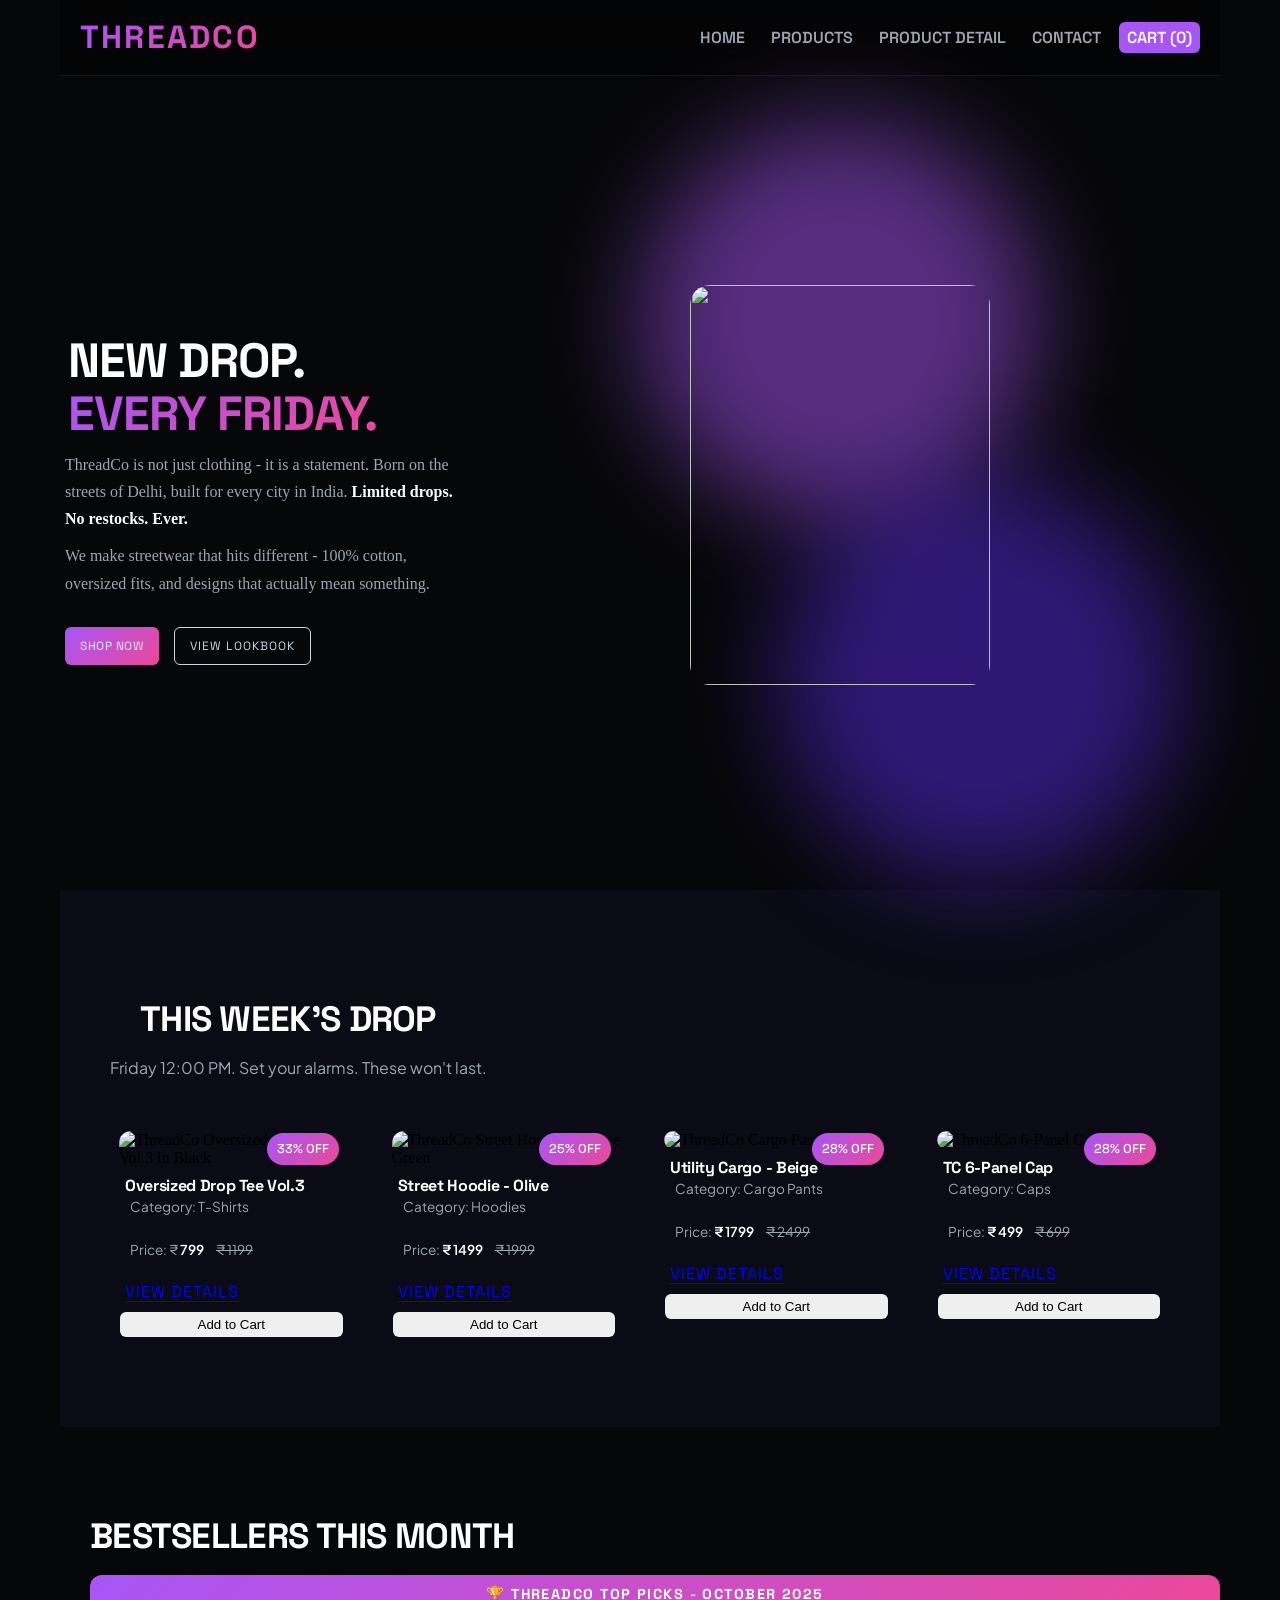
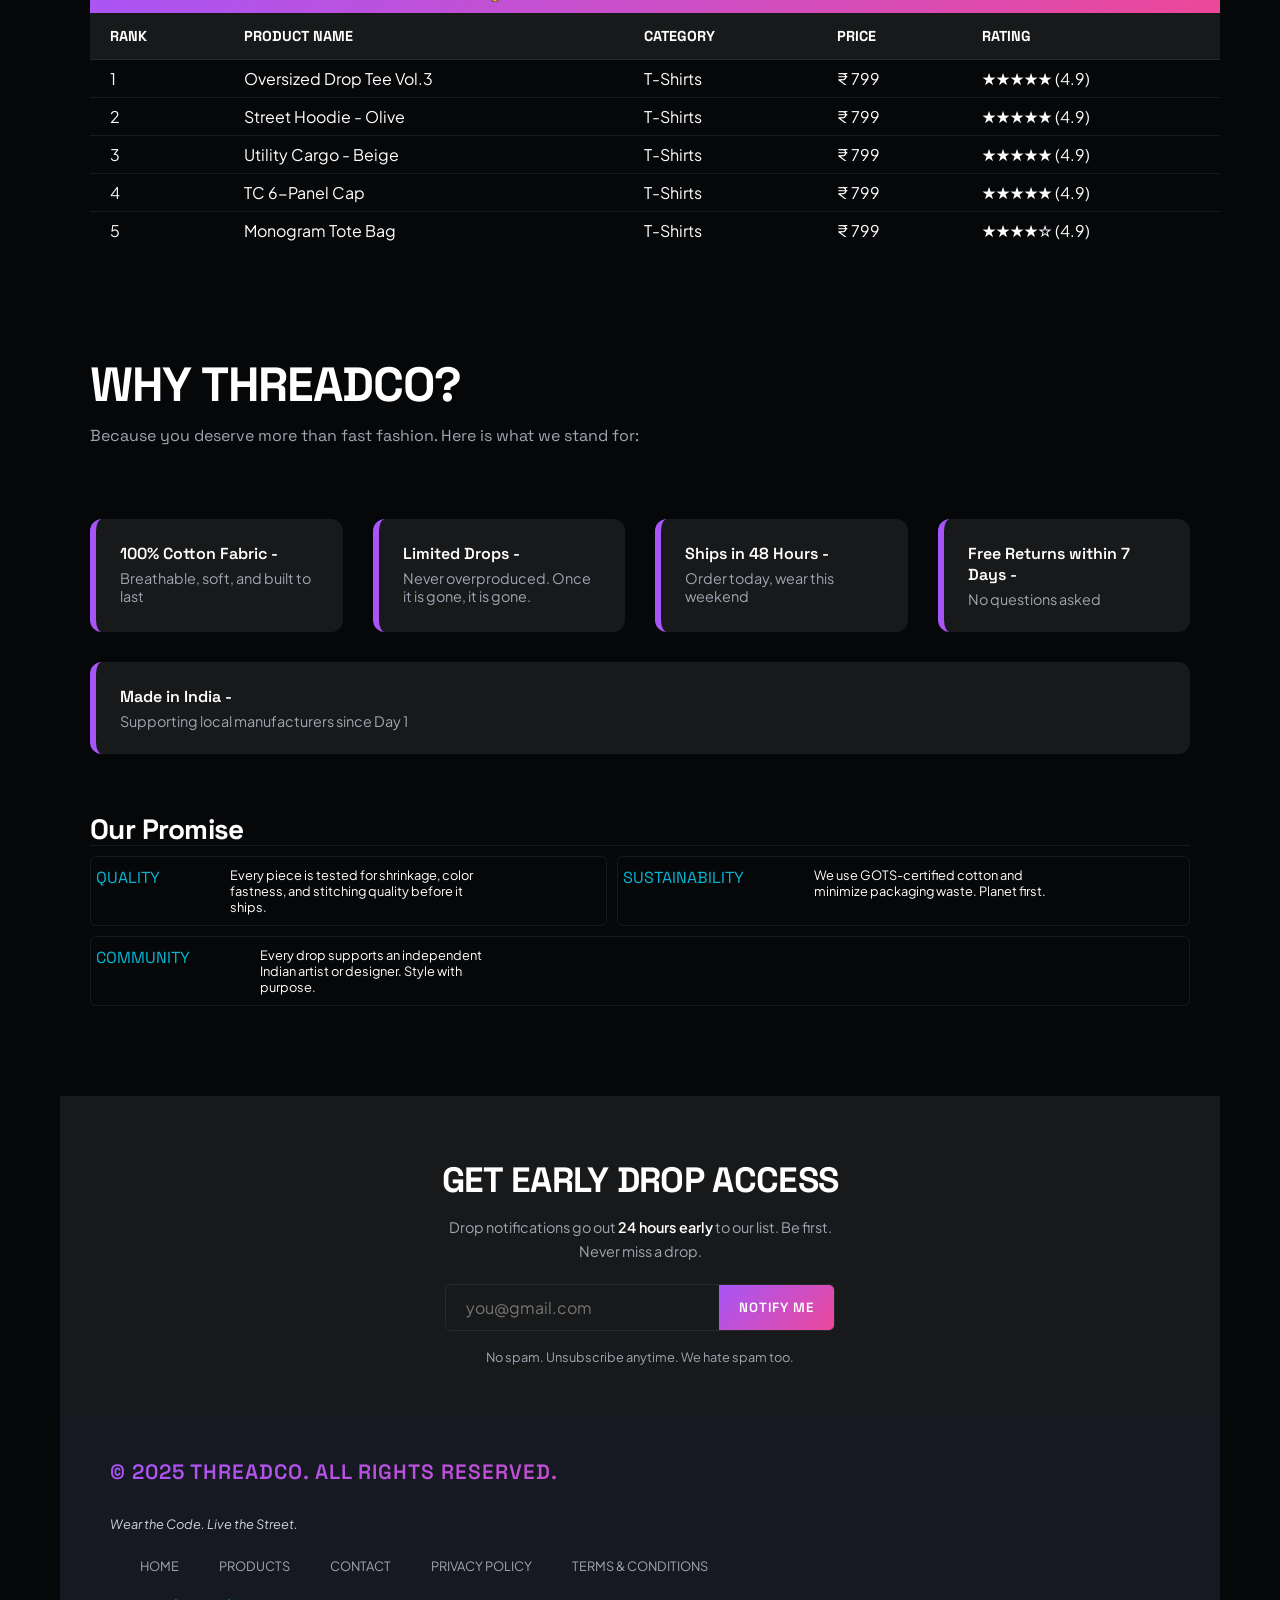
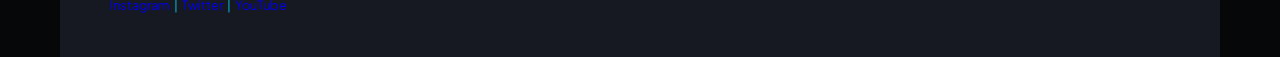
==== index.html @ 4241109a "Add files via upload" ====
<!DOCTYPE html>
<html lang="en">

<head>
    <meta charset="UTF-8">
    <meta name="viewport" content="width=device-width, initial-scale=1.0">
    <title>ThreadCo - Wear the Code. Live the Street.</title>
    <link rel="stylesheet" href="style.css">
</head>

<body>

    <header>
        <h1>ThreadCo</h1>
        <nav>
            <ul>
                <li><a href="index.html">Home</a></li>
                <li><a href="products.html">Products</a></li>
                <li><a href="product.html">Product Detail</a></li>
                <li><a href="contact.html">Contact</a></li>
                <li><a id="cart" href="#">Cart (0)</a></li>
            </ul>
        </nav>
    </header>

    <main>
        <section id="hero">
            <div class="left-hero">
                <h2>New Drop. <br> <span id="gradient-text">Every Friday.</span></h2>
                <p>ThreadCo is not just clothing - it is a statement. Born on the streets of Delhi, built for every city
                    in
                    India. <strong>Limited drops. No restocks. Ever.</strong></p>
                <p>We make streetwear that hits different - 100% cotton, oversized fits, and designs that actually mean
                    something.</p>
                <div id="cta">
                    <a href="products.html" class="btn1">Shop Now</a>
                    <a href="products.html" class="btn2">View Lookbook</a>
                </div>
            </div>
            <div class="right-hero">
                <div class="glow" id="cir1"></div>
                <div class="glow" id="cir2"></div>
                <img src="images/product 1.jpg" alt="">
            </div>
        </section>


        <section id="week-drop">
            <h2>This Week's Drop</h2>
            <p>Friday 12:00 PM. Set your alarms. These won't last.</p>
        <div class="cards">    
            <article>
                <figure>
                    <img src="images/product 1.jpg" alt="ThreadCo Oversized Drop Tee Vol.3 in Black">
                    <figcaption>Oversized Drop Tee Vol.3</figcaption>
                </figure>

                <h3>Oversized Drop Tee Vol.3</h3>
                <p>Category: T-Shirts</p>
                <p>Price: &#8377; <strong>799</strong> <s>&#8377; 1199</s> </p>
                <p>33% OFF</p>

                <a href="product.html">View Details</a>
                <button type="button">Add to Cart</button>

            </article>

            <article>
                <figure>
                    <img src="images/product 2.jpg" alt="ThreadCo Street Hoodie in Olive Green">
                    <figcaption>Street Hoodie - Olive</figcaption>
                </figure>

                <h3>Street Hoodie - Olive</h3>
                <p>Category: <span>Hoodies</span></p>
                <p>Price: <strong>&#8377; 1499</strong> <s>&#8377; 1999</s></p>
                <p>25% OFF</p>
                <a href="product.html">View Details</a>
                <button type="button">Add to Cart</button>
            </article>

            <article>
                <figure>
                    <img src="images/product 3.jpg" alt="ThreadCo Cargo Pants in Beige">
                    <figcaption>Utility Cargo - Beige</figcaption>
                </figure>
                <h3>Utility Cargo - Beige</h3>
                <p>Category: <span>Cargo Pants</span></p>
                <p>Price: <strong>&#8377; 1799</strong> <s>&#8377; 2499</s></p>
                <p>28% OFF</p>
                <a href="product.html">View Details</a>
                <button type="button">Add to Cart</button>

            </article>

            <article>
                <figure>
                    <img src="images/product 4.jpg" alt="ThreadCo 6-Panel Cap in Black">
                    <figcaption>TC 6-Panel Cap</figcaption>
                </figure>
                <h3>TC 6-Panel Cap</h3>
                <p>Category: <span>Caps</span></p>
                <p>Price: <strong>&#8377; 499</strong> <s>&#8377; 699</s></p>
                <p>28% OFF</p>
                <a href="product.html">View Details</a>
                <button type="button">Add to Cart</button>
            </article>
        </section>
    </div>    

        <section id="best">
            <h2>Bestsellers This Month</h2>
            <table>
                <tr>
                    <th colspan="5">&#127942; ThreadCo Top Picks - October 2025</th>
                </tr>
                <tr>
                    <th>Rank</th>
                    <th>Product Name</th>
                    <th>Category</th>
                    <th>Price</th>
                    <th>Rating</th>
                </tr>
                <tr>
                    <td>1</td>
                    <td>Oversized Drop Tee Vol.3</td>
                    <td>T-Shirts</td>
                    <td>&#8377; 799</td>
                    <td>&#9733;&#9733;&#9733;&#9733;&#9733; (4.9)</td>
                </tr>
                <tr>
                    <td>2</td>
                    <td>Street Hoodie - Olive</td>
                    <td>T-Shirts</td>
                    <td>&#8377; 799</td>
                    <td>&#9733;&#9733;&#9733;&#9733;&#9733; (4.9)</td>
                </tr>
                <tr>
                    <td>3</td>
                    <td>Utility Cargo - Beige</td>
                    <td>T-Shirts</td>
                    <td>&#8377; 799</td>
                    <td>&#9733;&#9733;&#9733;&#9733;&#9733; (4.9)</td>
                </tr>
                <tr>
                    <td>4</td>
                    <td>TC 6-Panel Cap</td>
                    <td>T-Shirts</td>
                    <td>&#8377; 799</td>
                    <td>&#9733;&#9733;&#9733;&#9733;&#9733; (4.9)</td>
                </tr>
                <tr>
                    <td>5</td>
                    <td>Monogram Tote Bag</td>
                    <td>T-Shirts</td>
                    <td>&#8377; 799</td>
                    <td>&#9733;&#9733;&#9733;&#9733;&#9734; (4.9)</td>
                </tr>
            </table>
        </section>


        <section id="quality">

            <h2>Why ThreadCo?</h2>
            <p>Because you deserve more than fast fashion. Here is what we stand for:</p>
            <ul>
                <li><strong>100% Cotton Fabric - </strong> Breathable, soft, and built to last</li>
                <li><strong>Limited Drops -</strong> Never overproduced. Once it is gone, it is gone.</li>
                <li><strong>Ships in 48 Hours -</strong> Order today, wear this weekend</li>
                <li><strong>Free Returns within 7 Days -</strong> No questions asked</li>
                <li><strong>Made in India -</strong> Supporting local manufacturers since Day 1</li>
            </ul>

            <h3>Our Promise</h3>

            <dl>
                <div>
                <dt>Quality</dt>
                <dd>Every piece is tested for shrinkage, color fastness, and stitching quality before it ships.</dd>
                </div>

                <div>
                <dt>Sustainability</dt>
                <dd>We use GOTS-certified cotton and minimize packaging waste. Planet first.</dd>
                </div>

                <div>
                <dt>Community</dt>
                <dd>Every drop supports an independent Indian artist or designer. Style with purpose.</dd>
                </div>
            </dl>
        </section>


        <section id="contact">
            <h2>Get Early Drop Access</h2>
            <p>Drop notifications go out <strong>24 hours early</strong> to our list. Be first. Never miss a drop.</p>
            <form action="">
                <label for="email">Your Email:</label>
                <input type="email" id="email" name="email" placeholder="you@gmail.com" required>
                <button type="submit">Notify Me</button>
            </form>
            <br>
            <small>No spam. Unsubscribe anytime. We hate spam too.</small>
        </section>
    </main>


    <footer>
        <p>&copy; 2025 ThreadCo. All rights reserved.</p>
        <p><em>Wear the Code. Live the Street.</em></p>
        <nav>
            <ul>
                <li><a href="index.html">Home</a></li>
                <li><a href="products.html">Products</a></li>
                <li><a href="contact.html">Contact</a></li>
                <li><a href="#">Privacy Policy</a></li>
                <li><a href="#">Terms &amp; Conditions</a></li>
            </ul>
        </nav>

        <p id="link">
            <a href="https://instagram.com" target="_blank">Instagram</a>
            &nbsp;|&nbsp;
            <a href="https://twitter.com" target="_blank">Twitter</a>
            &nbsp;|&nbsp;
            <a href="https://youtube.com" target="_blank">YouTube</a>
        </p>
    </footer>

</body>

</html>
---- style.css ----
@import url('https://fonts.googleapis.com/css2?family=Plus+Jakarta+Sans:wght@300;400;500;600;700;800&family=Space+Grotesk:wght@400;500;600;700;800&display=swap');

*{
    padding: 0;
    margin: 0;
    box-sizing: border-box;
}

:root {
 /* Brand Theme Colors */
 --color-primary:        #a855f7;
 --color-primary-glow:   rgba(168, 85, 247, 0.25);
 --color-secondary:      #ec4899;
 --color-secondary-glow: rgba(236, 72, 153, 0.25);
 --color-accent:         #06b6d4;


 /* Base & Layout Backgrounds */
 --color-bg-base:        #060709;
 --color-bg-section:     #0c0d14;
 --color-bg-footer:      #161922;
 --color-surface:        #11131a;
 --color-surface-muted:  #1e212f;


 /* Borders */
 --color-border:         rgba(255, 255, 255, 0.07);


 /* Typography Text Colors */
 --white:                #ffffff;
 --color-text-body:      #cbd5e1;
 --color-text-muted:     #9fa6b2;
  --font-display: 'Space Grotesk', sans-serif;
 --font-body:    'Plus Jakarta Sans', sans-serif;
 --radius-sm:  6px;
 --radius-md:  12px;
 --radius-lg:  20px;
 --shadow-sm:  0 4px 12px rgba(0,0,0,0.5);
 --shadow-md:  0 12px 36px rgba(0,0,0,0.7);
 --shadow-lg:  0 24px 64px rgba(0,0,0,0.9);
  --gradient-accent: linear-gradient(135deg, var(--color-primary) 0%, var(--color-secondary) 100%);
 --gradient-secondary: linear-gradient(135deg, var(--color-accent) 0%, #3b82f6 100%);
}

h1, h2, h3, h4, h5, h6 {
 font-family: var(--font-display);
 font-weight: 700;
 line-height: 1.1;
 letter-spacing: -0.02em;
 color: var(--white);
}


h1 { font-size: clamp(2.4rem, 6vw, 5rem); }
h2 { font-size: clamp(1.8rem, 4vw, 3rem); }
h3 { font-size: clamp(1.2rem, 2.5vw, 1.75rem); }
h4 { font-size: 1.125rem; font-weight: 600; }
p  { font-size: 1rem; line-height: 1.7; color: var(--color-text-muted); }


small { font-size: 0.8rem; color: var(--color-text-muted); }
strong { color: var(--white); font-weight: 600; }
em { color: var(--color-text-body); }

body{
    background-color: var(--color-bg-base);
    padding: 0 60px;
}

header{
    position: fixed;
    background-color: rgba(4,4,4,0.604);
    backdrop-filter: blur(30px);
    border-bottom: 1px solid var(--color-border);
    display: flex;
    left: 60px;
    right: 60px; 
    justify-content: space-between;
    align-items: center;
    padding: 20px 20px;
}

a{
    text-decoration: none;
}

ul{
    list-style: none;
}

header nav ul{
    display: flex;
    gap: 10px;
}

header h1{
    font-size: 2rem;
    text-transform: uppercase;
    letter-spacing: 0.07em;
    background: var(--gradient-accent);
    background-clip: text;
    color: transparent;
    position: relative;
}

header nav a{
    font-family: var(--font-display);
    color: var(--color-text-muted);
    padding: 5px 8px;
    text-transform: uppercase;
    font-weight: 600;
    white-space: nowrap;
}

header nav a:hover{
    background-color: rgba(32,11,31,0.605);
    border-radius: var(--radius-sm);
    color: var(--white);
}

#cart{
    background-color: var(--color-primary);
    border-radius: var(--radius-sm);
    color: var(--white);
}
#cart:hover{
    background-color: var(--color-secondary);
    border-radius: var(--radius-sm);
    color: var(--white);
}

main{
    padding-top: 80px;
}

#hero{
    display: flex;
    height: 90vh;
    justify-content: space-between;
    align-items: center;
}

.left-hero{
    display: flex;
    flex-direction: column;
    gap: 10px;
    max-width: 420px;
    padding-left: 5px;
}

.left-hero h2{
    font-size: 3rem;
    text-transform: uppercase;
    padding-left: 3px;
}

#gradient-text{
    background: var(--gradient-accent);
    background-clip: text;
    color: transparent;
}

#hero p{
    font-size: 1rem;
}

#cta{
    padding-top: 20px;
    display: flex;
    gap: 15px;
}

#cta a{
    padding: 10px 15px;
}

.btn1{
    background: var(--gradient-accent);
    color: var(--color-text-body);
    font-size: 12px;
    text-transform: uppercase;
    border-radius: var(--radius-sm);
    font-family: var(--font-display);
    font-weight: 500;
    letter-spacing: 0.5px;
    display: flex;
    justify-content: center;
    align-items: center;
}

.btn1:hover{
    box-shadow: 0 5px 20px var(--color-secondary-glow);
}

.btn2:hover{
    background-color: rgba(255, 255, 255, 0.07);
    border-color: var(--white);
}

.btn2{
    color: var(--color-text-body);
    font-size: 12px;
    text-transform: uppercase;
    border: 1px solid var(--color-text-body);
    border-radius: var(--radius-sm);
    font-family: var(--font-display);
    letter-spacing: 1px;
    display: flex;
    justify-content: center;
    align-items: center;
}

.right-hero{
    display: flex;
    justify-content: center;
    align-items: center;
    margin: 230px;
}

.right-hero img{
    height: 400px;
    width: 300px;
    border-radius: var(--radius-lg);
    position: relative;
}

.right-hero img:hover{
    box-shadow: var(--shadow-lg);
    border: 1px solid black;
}

.glow{
    width:400px;
    height: 400px;
    position: absolute;
    border-radius: 50%;
    filter: blur(50px);
    opacity: 0.5;
}

#cir1{
    background-color: var(--color-primary);
    left: 50%;
    top:120px;
}

#cir2{
    background-color: rgb(89, 43, 226);
    right: 100px;
    bottom: 20px;
}

#week-drop{
    background-color: #0A0B14;
    padding: 80px 50px;
}

#week-drop > p{
    margin: 15px 0;
    font-family: var(--font-body);
}

#week-drop > h2{
    text-transform: uppercase;
}

.cards{
    display: flex;
    flex-wrap: wrap;
    gap: 30px;
    margin-top: 40px;;
}

.cards article{
    flex: 1 1 240px;
    max-width: 280px;
    position: relative;
    flex-direction: column;
    display: flex;
}

.cards article img{
    height: 380px;
    width: 260px;
    border-radius: var(--radius-md);
    margin-left: 9px;
    margin-top: 10px;
}

figcaption{
    display: none;
}

.cards article h3{
    padding: 10px 15px 0;
    font-size: 1rem;
}

.cards article p:first-of-type{
    padding: 0 20px;
    font-family: var(--font-body);
    font-size: 0.85rem;
}

.cards article p:nth-of-type(2){
    padding: 20px 20px;
    font-family: var(--font-body);
    font-size: 0.85rem;
}

.cards article p:nth-of-type(2) s{
    padding-left: 10px;
}

.cards article p:nth-of-type(3){
    position: absolute;
    top: 12px;
    right: 14px;
    border-radius: var(--radius-lg);
    padding: 5px 10px;
    background: var(--gradient-accent);
    color: var(--white);
    font-weight: 500;
    font-family: var(--font-display);
    font-size: 0.8rem;
}

article > a{
    color: blue;
    text-transform: uppercase;
    text-decoration: underline;
    padding: 0 15px;
    font-family: var(--font-display);
    text-underline-offset: 4px;
    letter-spacing: 1px;
}

article > a:hover{
    color: var(--color-secondary);
}

article > button{
    margin: 10px 10px;
    padding: 5px 0;
    border-radius: var(--radius-sm);
    border: none;
}

article > button:hover{
    color: var(--white);
    background-color: var(--color-primary);
    cursor: pointer;
}

article:hover{
    border: 1px solid var(--color-primary);
    box-shadow: 0 10px 10px var(--color-primary-glow);
    border-radius: var(--radius-lg);
}

#best{
    margin-top: 60px;
    margin-right: 30px;
}

section h2{
    text-transform: uppercase;
    font-size: 2.2rem;
    padding: 30px 30px 0;
}

table{
    width: 100%;
    color: white;
    margin: 20px 30px;
    border-collapse: collapse;
    border-radius: var(--radius-md);
    overflow: hidden;
}

th[colspan="5"] {
    background: var(--gradient-accent);
    padding: 10px 0;
    color: var(--white);
    text-transform: uppercase;
    letter-spacing: 0.1em;
    font-family: var(--font-display);
    text-align: center;
}

table th{
    background-color: rgba(255,255,255,0.07);
    padding: 14px 20px;
    text-align: left;
    font-family: var(--font-display);
    text-transform: uppercase;
    font-size: 0.9rem;
}

td{
    padding: 8px 20px;
    font-family: var(--font-body);
    border-top: 1px solid rgba(255,255,255,0.07);
}

tr:hover{
    background-color:rgba(255,255,255,0.07)
}

tr:hover td:first-child{
    color: var(--color-primary);
}

tr td:nth-child(4){
    white-space: nowrap;
}

#quality{
    margin: 80px 0px;
}

#quality h2{
    font-size: 3rem;
    text-align: left;
}

#quality p{
    padding: 10px 30px;
    font-family: var(--font-display);
}

#quality ul{
    display: flex;
    padding: 10px 30px;
    flex-wrap: wrap;
    color: white;
    gap:30px;
    margin: 50px 0;
}

#quality li{
    border-collapse: collapse;
    flex: 1 1 240px;
    padding: 24px;
    border-radius: var(--radius-md);
    border-left: 6px solid var(--color-primary);
    background-color: rgba(255, 255, 255, 0.07);
}

#quality li:hover{
    border: 1px solid var(--color-text-body);
    border-left: 6px solid var(--color-secondary);
}

#quality li strong{
    display: block;
    padding-bottom: 5px;
    font-family: var(--font-display);
    font-size: 1rem;
}

#quality li{
    font-family: var(--font-body);
    font-size: 0.9rem;
    color: var(--color-text-muted)
}

#quality h3{
    padding: 0 30px;
}

#quality dl{
    border-top: 1px solid rgba(255, 255, 255, 0.07);
    color: white;
    display: flex;
    gap: 10px;
    flex-wrap: wrap;
    padding: 10px 0px;
    margin: 0 30px;
}

#quality div{
    display: flex;
    flex-wrap: wrap;
    flex-grow: 1;
    flex-shrink: 1;
    gap: 70px;
    border: 1px solid rgba(255, 255, 255, 0.07);
    padding:10px 5px;
    border-radius: var(--radius-sm);
}

#quality dt{
    color: var(--color-accent);
    font-family: var(--font-display);
    text-transform: uppercase;
}

#quality dd{
    font-family: var(--font-body);
    font-size: 0.8rem;
    width: 250px;
}

#contact{
    background-color: rgba(255,255,255,0.07);
    display: flex;
    flex-direction: column;
    justify-content: center;
    align-items: center;
    padding: 50px 0;
}

#contact h2{
    padding: 15px 0;
}
#contact p{
    width: 390px;
    text-align: center;
    font-size: 0.9rem;
    margin-bottom: 20px;
    font-family: var(--font-body);
}

#contact form label{
    display: none;
}

#contact form{
    display: flex;
    width: 390px;
    margin: auto;
    border: 1px solid rgba(255, 255, 255, 0.07);
    border-radius: var(--radius-sm);
    overflow: hidden;
}

#contact form input{
    flex: 1;
    background: none;
    border: none;
    outline: hidden;
    color: white;
    font-size: 1em;
    font-family: var(--font-body);
    padding: 12px 20px;
}

#contact form button{
    padding: 12px 20px;
    background: var(--gradient-accent);
    border: none;
    letter-spacing: 1px;
    font-family: var(--font-display);
    text-transform: uppercase;
    font-weight: 600;
    color: var(--white);
}

#contact small{
    font-family: var(--font-body);
}

footer{
    background-color: var(--color-bg-footer);
    padding: 40px 50px;
}

footer p:first-child{
    font-family: var(--font-display);
    text-transform: uppercase;
    font-size: 1.3rem;
    background: var(--gradient-accent);
    background-clip: text;
    color: transparent;
    font-weight: 600;
    padding: 0 0 20px;
    letter-spacing: 1px;
}

footer p em{
    font-family: var(--font-body);
    font-size: 0.8rem;
}

footer nav{
    padding: 20px 20px;
}

footer nav ul{
    display: flex;
    flex-wrap: wrap;
    gap: 20px;
}

footer nav ul li a{
    font-family: var(--font-body);
    color: var(--color-text-muted);
    font-size: 0.8rem;
    text-transform: uppercase;
    padding: 10px 10px;
}

footer nav ul li a:hover{
    border: 1px solid var(--color-text-muted);
    border-radius: var(--radius-md);
}

#link{
    color: var(--color-accent);
    font-family: var(--font-body);
    font-size: 0.8rem;
}

#link a:hover{
    color: var(--color-primary);
}
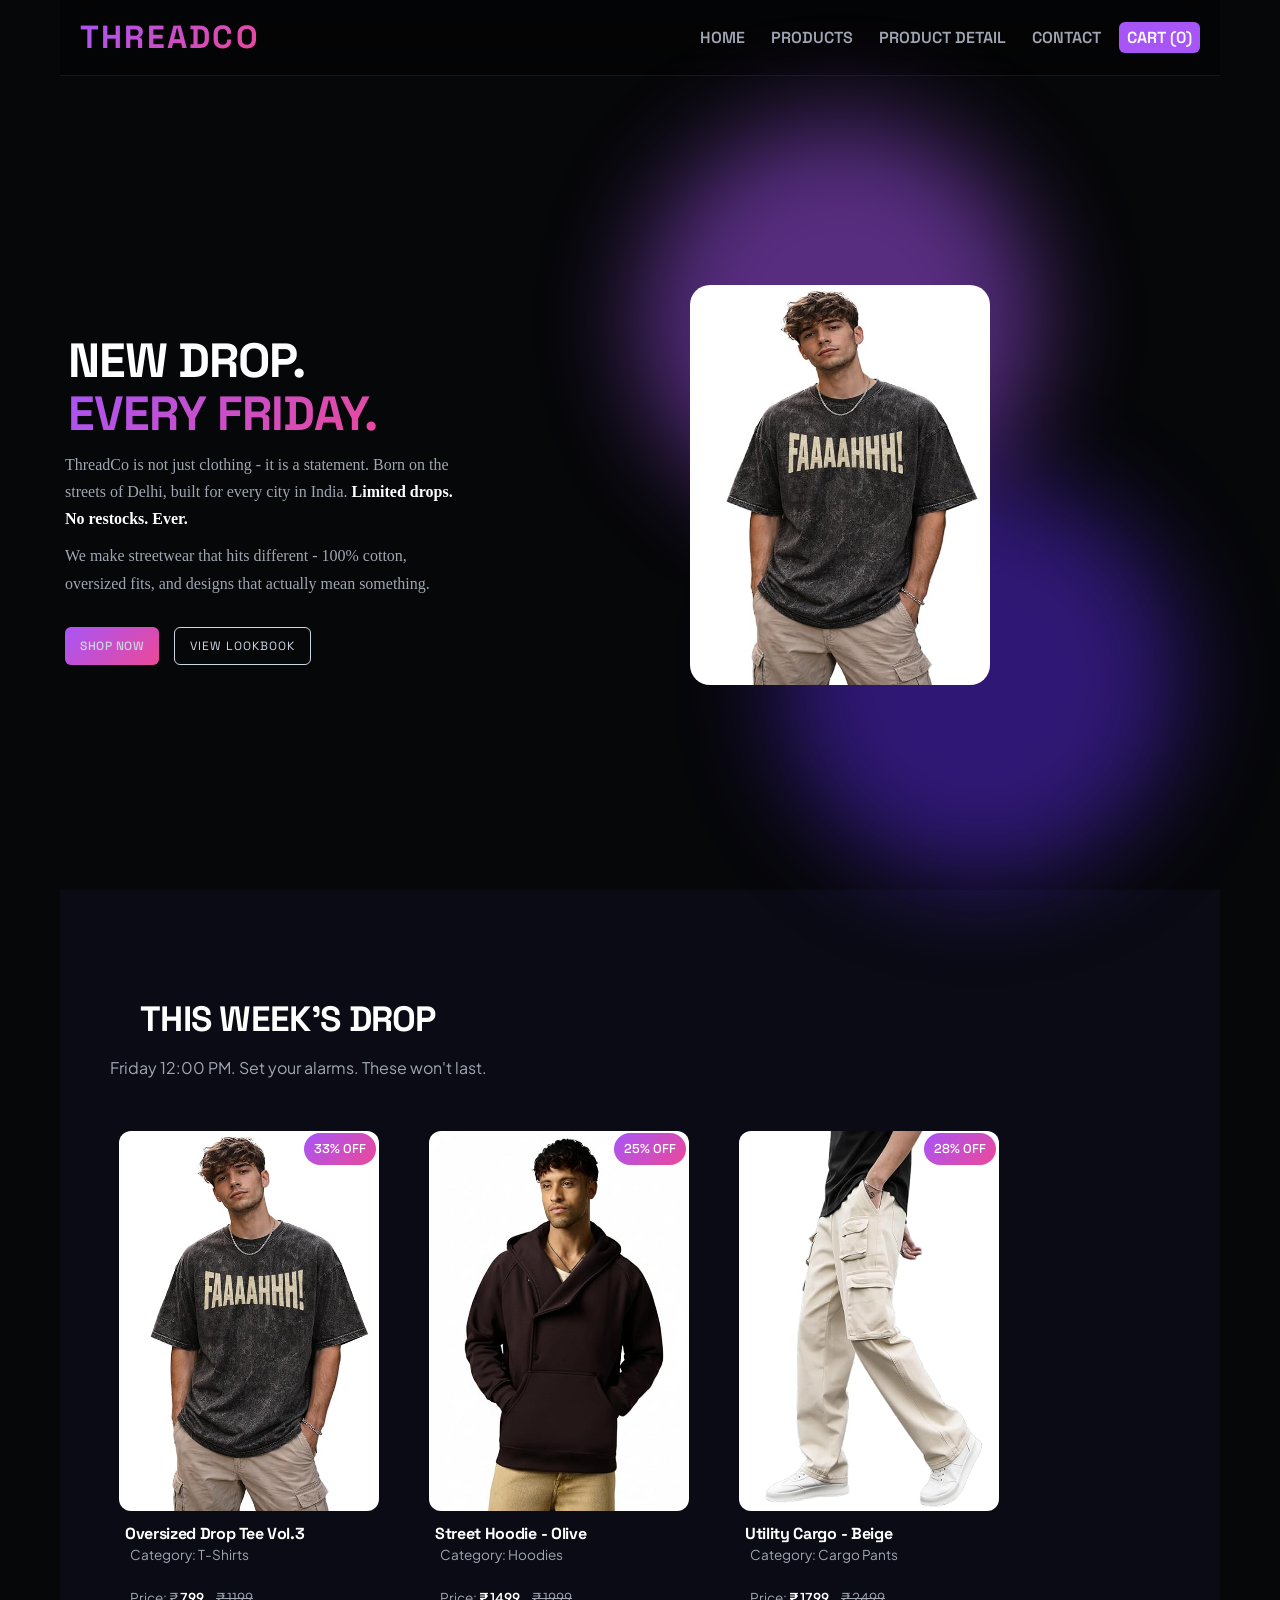
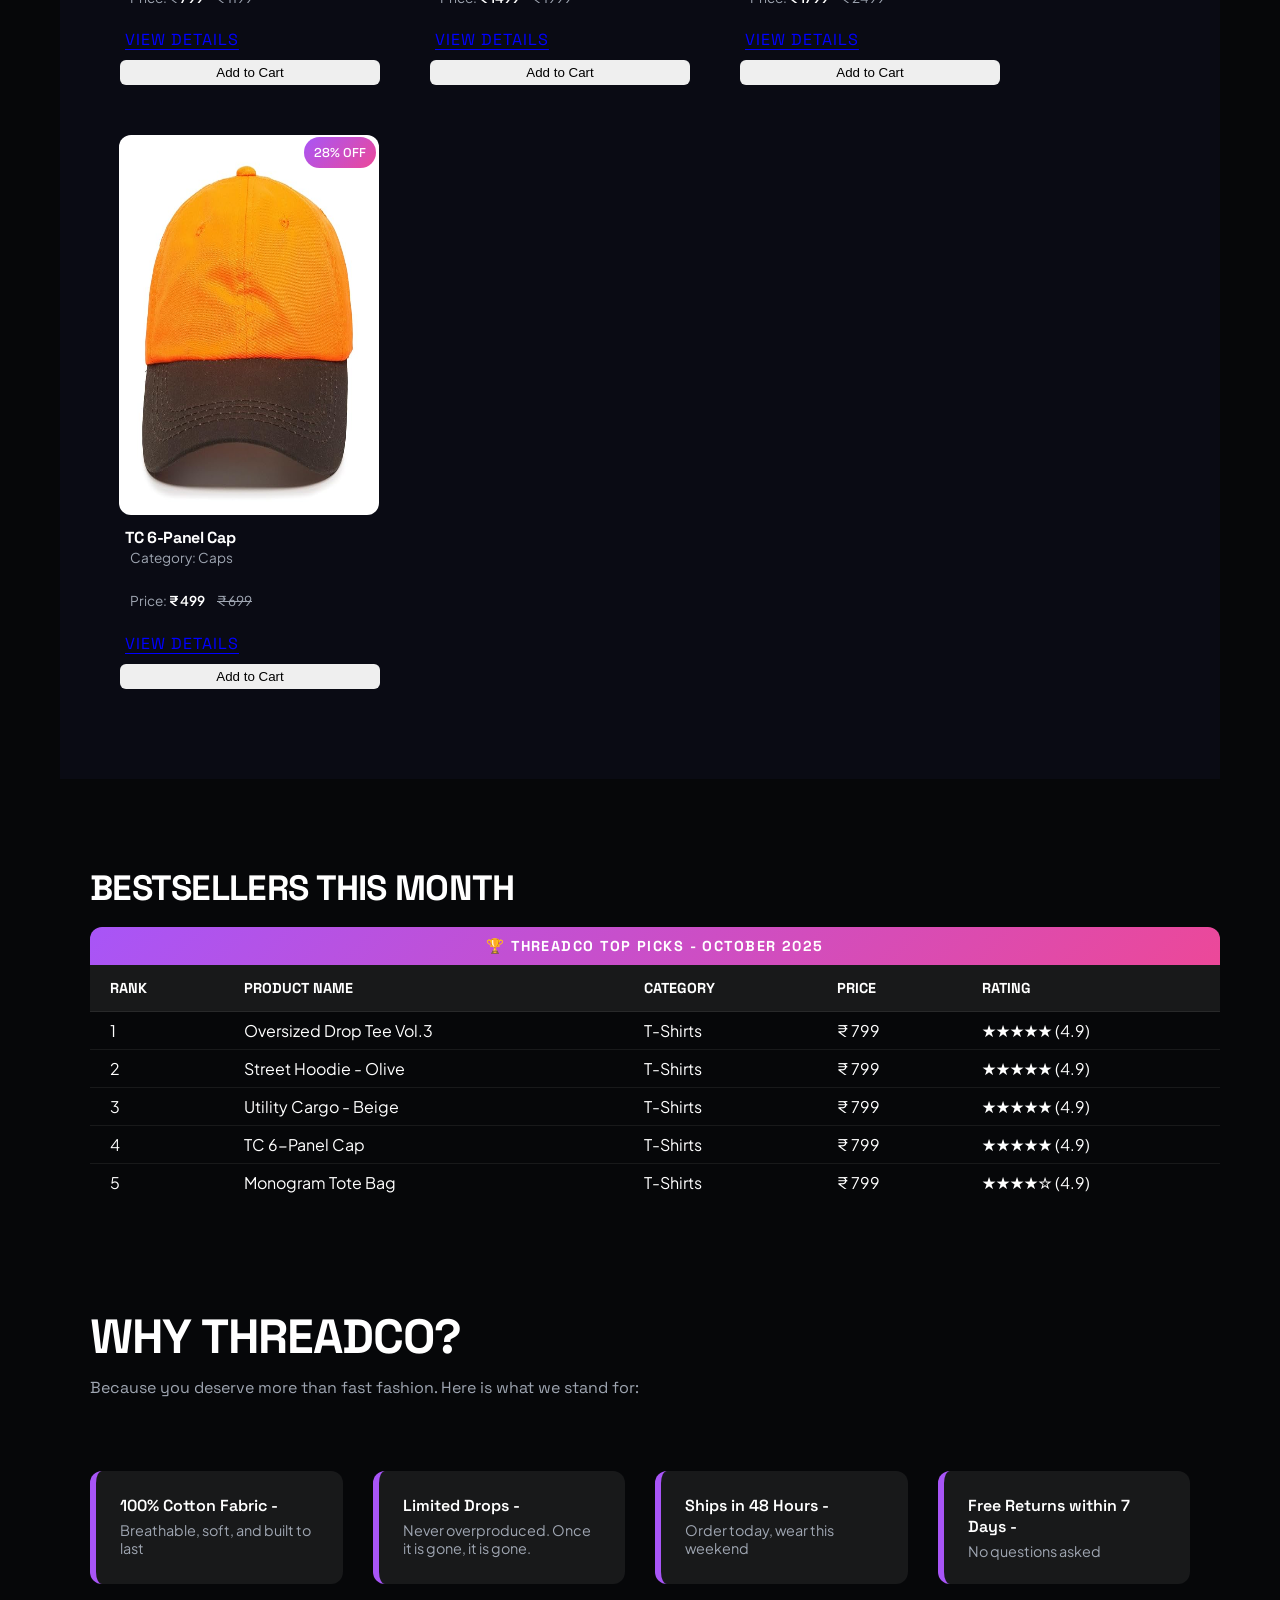
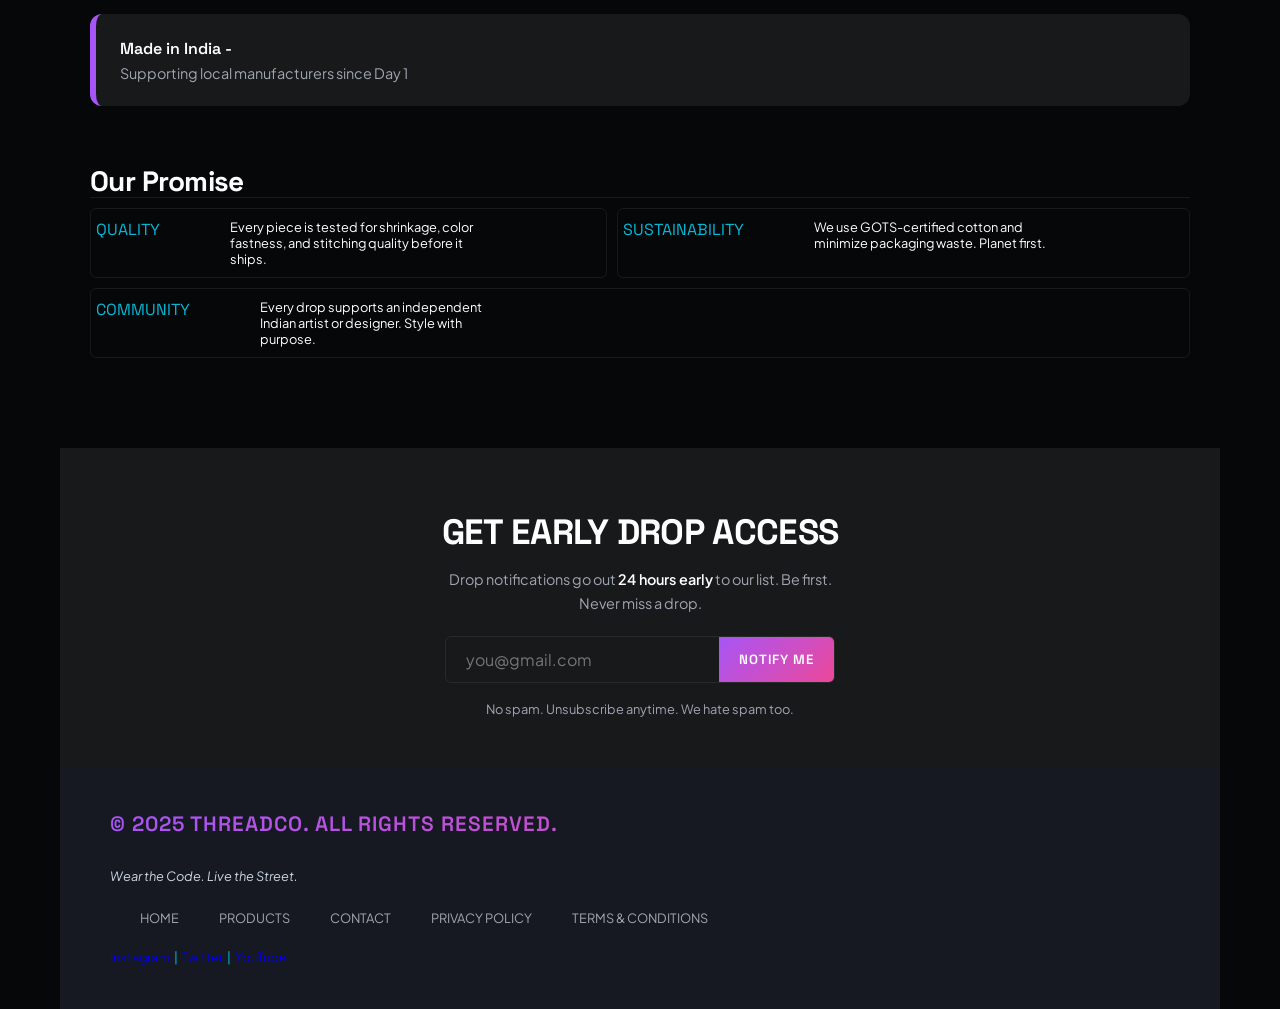
==== commit e09202df: "Update index.html" ====
--- a/index.html
+++ b/index.html
@@ -40,7 +40,7 @@
             <div class="right-hero">
                 <div class="glow" id="cir1"></div>
                 <div class="glow" id="cir2"></div>
-                <img src="images/product 1.jpg" alt="">
+                <img src="Images/product 1.jpg" alt="">
             </div>
         </section>
 
@@ -51,7 +51,7 @@
         <div class="cards">    
             <article>
                 <figure>
-                    <img src="images/product 1.jpg" alt="ThreadCo Oversized Drop Tee Vol.3 in Black">
+                    <img src="Images/product 1.jpg" alt="ThreadCo Oversized Drop Tee Vol.3 in Black">
                     <figcaption>Oversized Drop Tee Vol.3</figcaption>
                 </figure>
 
@@ -67,7 +67,7 @@
 
             <article>
                 <figure>
-                    <img src="images/product 2.jpg" alt="ThreadCo Street Hoodie in Olive Green">
+                    <img src="Images/product 2.jpg" alt="ThreadCo Street Hoodie in Olive Green">
                     <figcaption>Street Hoodie - Olive</figcaption>
                 </figure>
 
@@ -81,7 +81,7 @@
 
             <article>
                 <figure>
-                    <img src="images/product 3.jpg" alt="ThreadCo Cargo Pants in Beige">
+                    <img src="Images/product 3.jpg" alt="ThreadCo Cargo Pants in Beige">
                     <figcaption>Utility Cargo - Beige</figcaption>
                 </figure>
                 <h3>Utility Cargo - Beige</h3>
@@ -95,7 +95,7 @@
 
             <article>
                 <figure>
-                    <img src="images/product 4.jpg" alt="ThreadCo 6-Panel Cap in Black">
+                    <img src="Images/product 4.jpg" alt="ThreadCo 6-Panel Cap in Black">
                     <figcaption>TC 6-Panel Cap</figcaption>
                 </figure>
                 <h3>TC 6-Panel Cap</h3>
@@ -231,4 +231,4 @@
 
 </body>
 
-</html>+</html>
